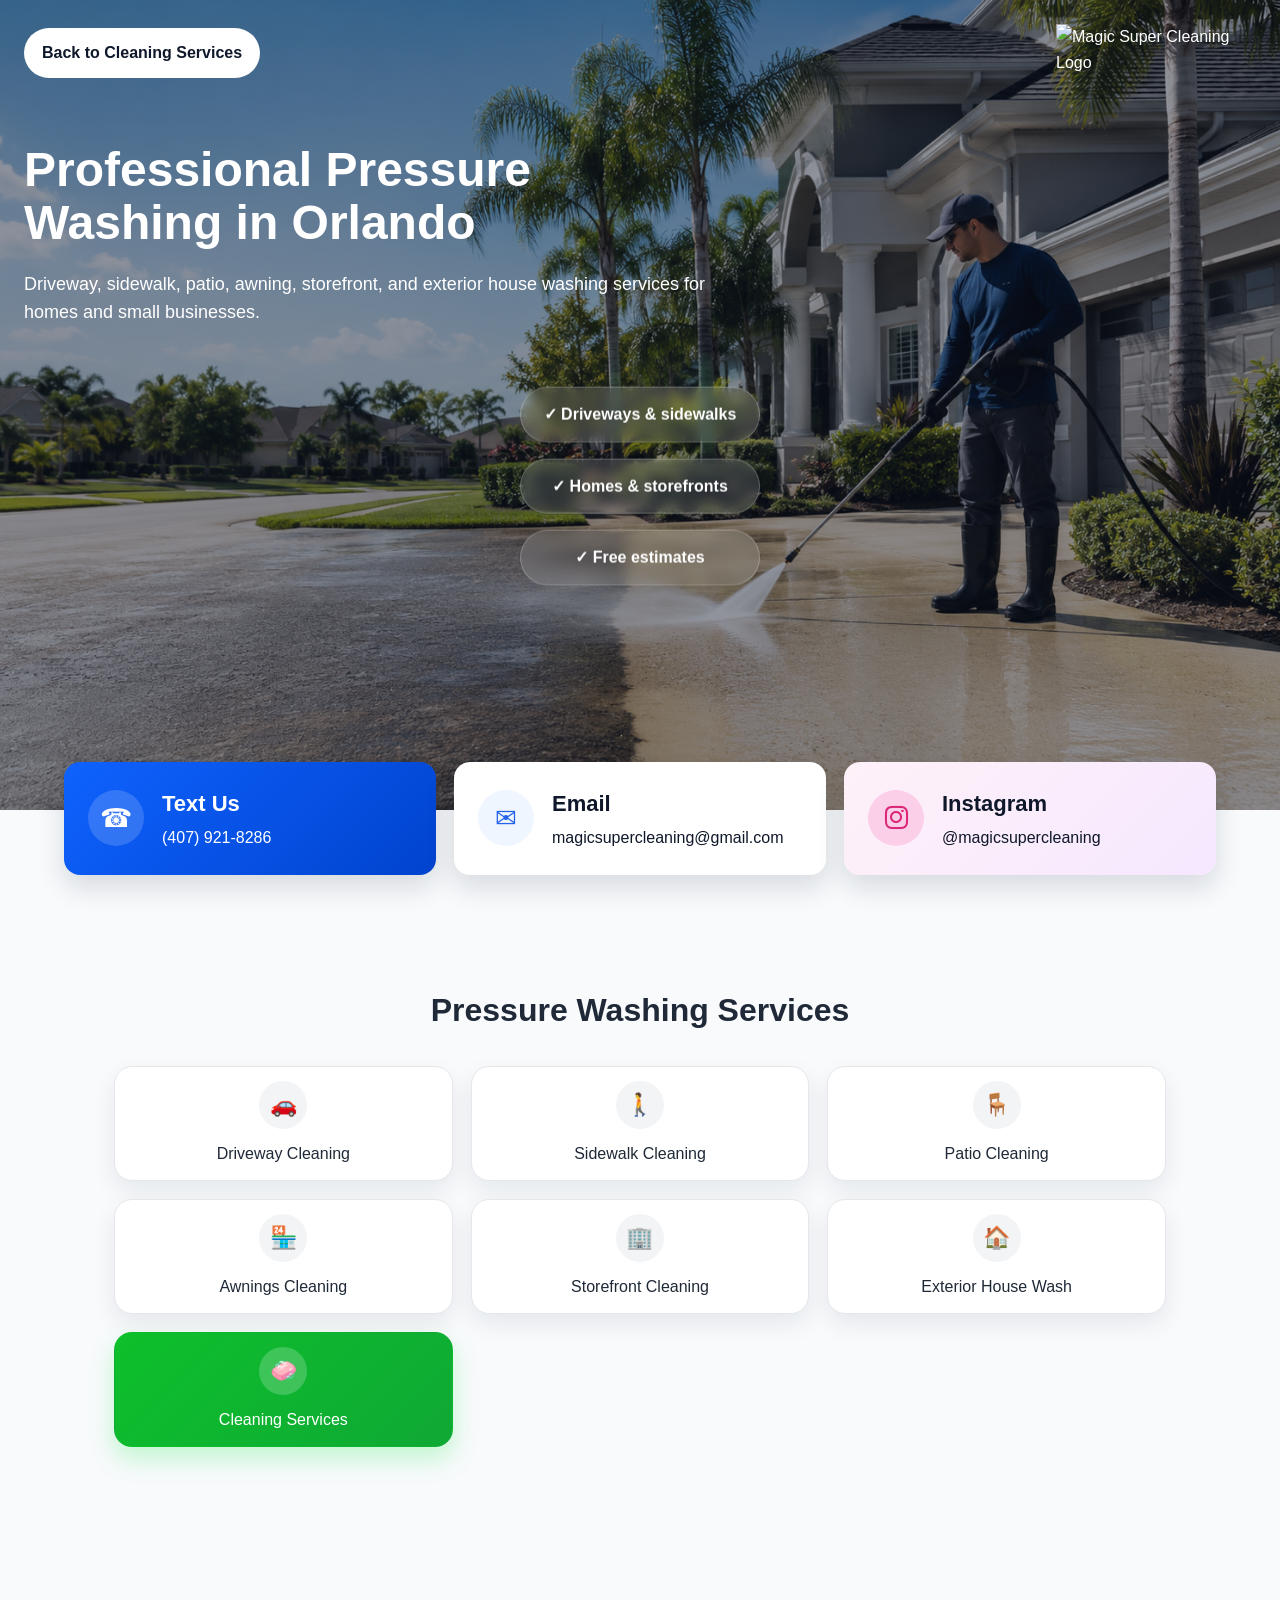
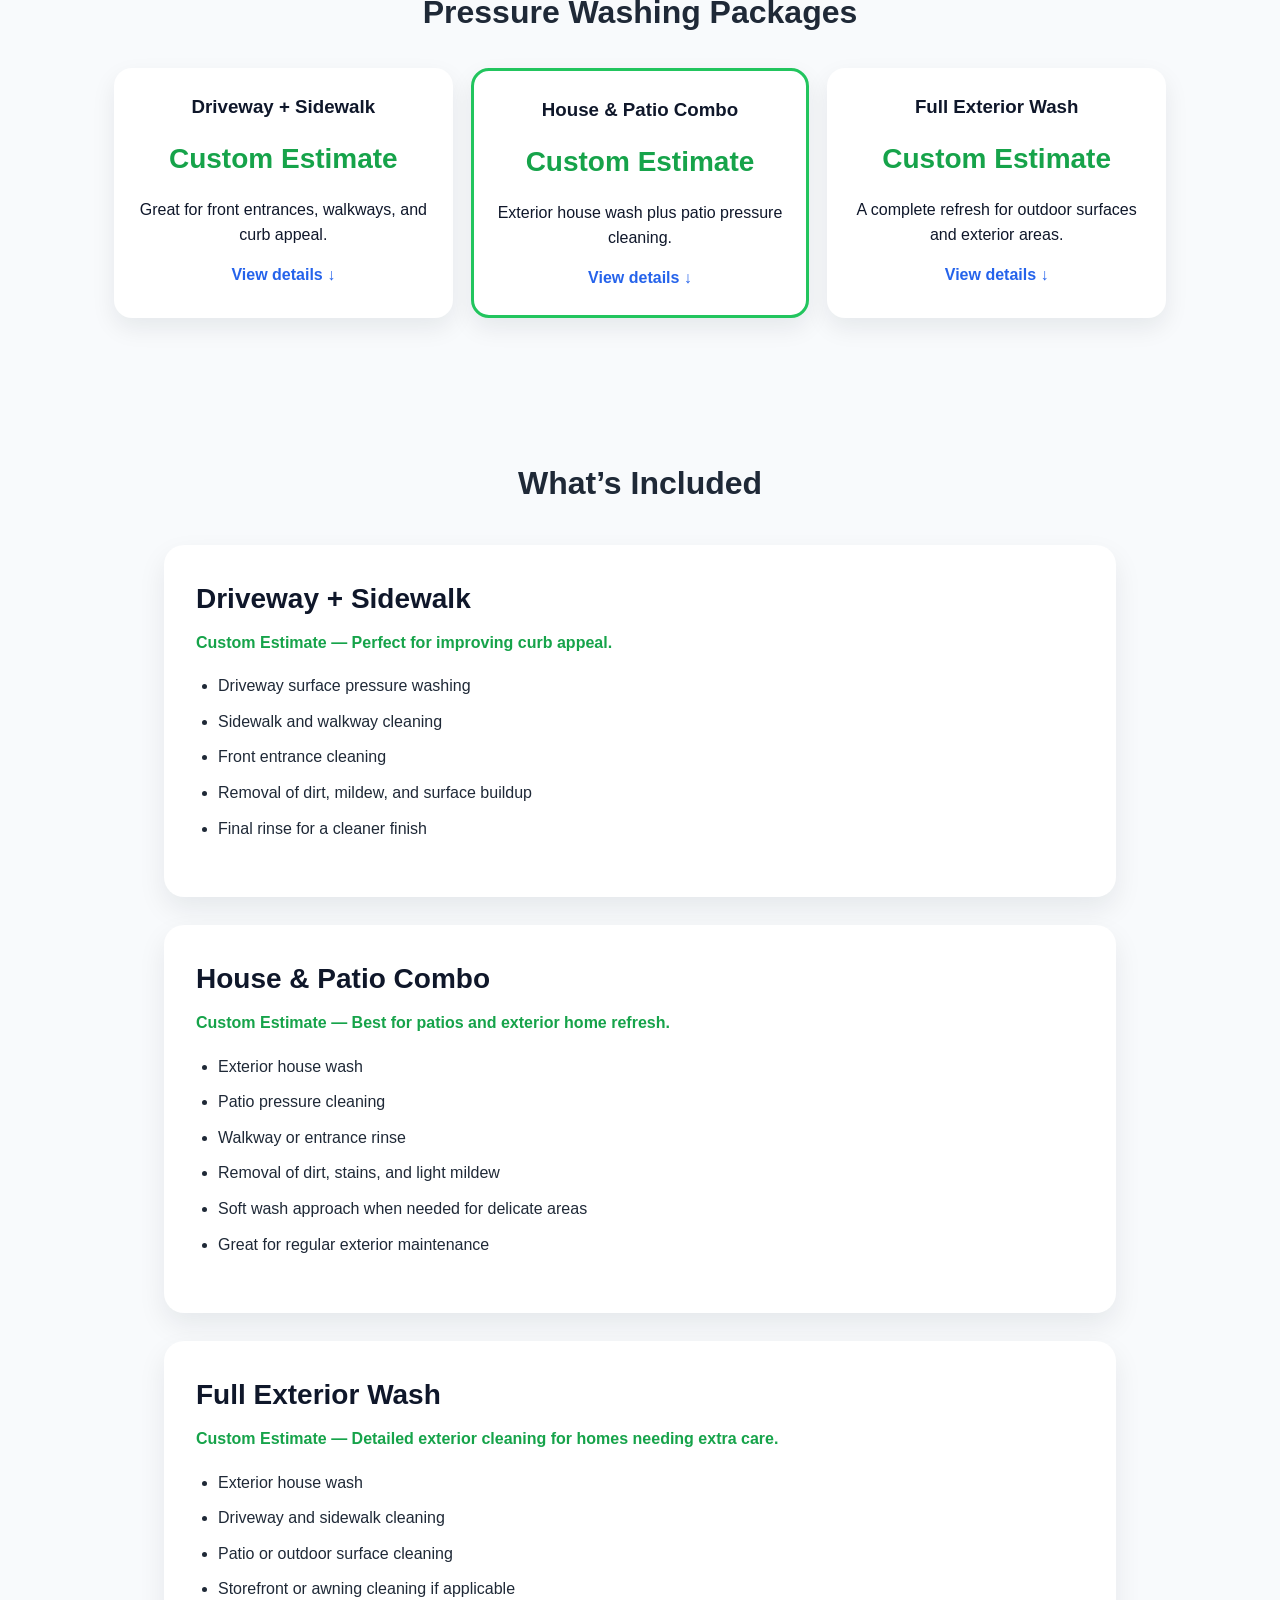
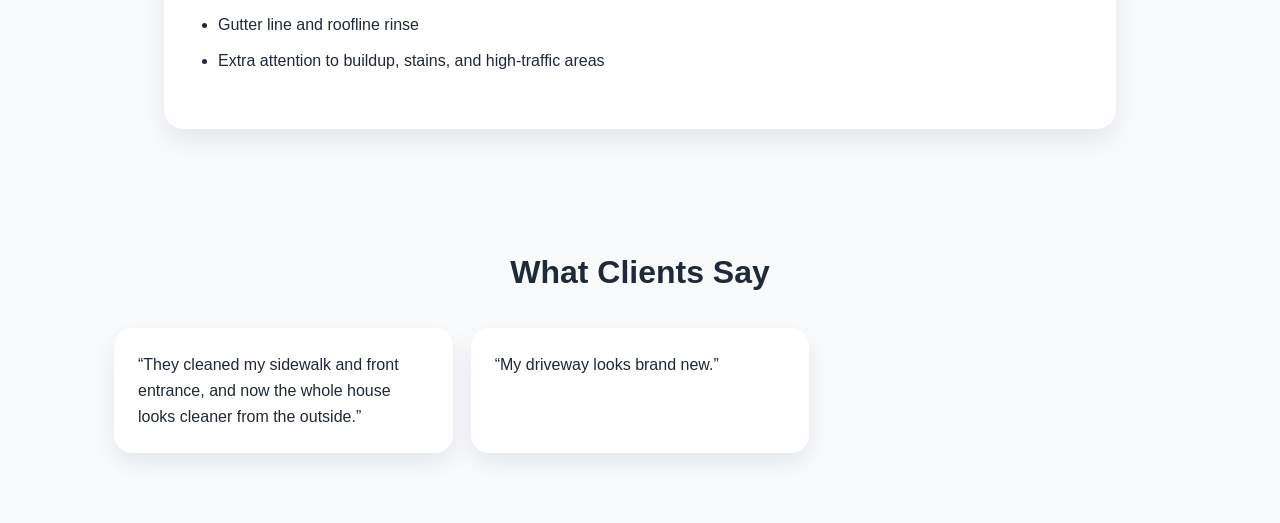
==== pressure-washing-page/index.html @ 4d43b36d "Initial portfolio demos website" ====
<!doctype html>
<html lang="en">
  <head>
    <meta charset="UTF-8" />
    <meta name="viewport" content="width=device-width, initial-scale=1.0" />

    <title>Magic Super Cleaning | Pressure Washing Orlando</title>

    <link rel="stylesheet" href="style.css" />

    <link
      rel="stylesheet"
      href="https://cdnjs.cloudflare.com/ajax/libs/font-awesome/6.5.2/css/all.min.css"
    />
  </head>

  <body>
    <header class="hero">
      <img
        src="../cleaning-landing-page/images/logo.png"
        alt="Magic Super Cleaning Logo"
        class="hero-logo"
      />

      <a href="../cleaning-landing-page/index.html" class="back-link">
        Back to Cleaning Services
      </a>

      <div class="hero-content">
        <h1>Professional Pressure Washing in Orlando</h1>

        <p>
          Driveway, sidewalk, patio, awning, storefront, and exterior house
          washing services for homes and small businesses.
        </p>
      </div>

      <div class="hero-highlights">
        <span>✓ Driveways & sidewalks</span>
        <span>✓ Homes & storefronts</span>
        <span>✓ Free estimates</span>
      </div>
    </header>

    <section class="contact-strip">
      <a href="sms:+14079218286" class="contact-card phone-card">
        <span class="contact-icon">☎</span>
        <div>
          <h3>Text Us</h3>
          <p>(407) 921-8286</p>
        </div>
      </a>

      <a
        href="mailto:magicsupercleaning@gmail.com"
        class="contact-card email-card"
      >
        <span class="contact-icon">✉</span>
        <div>
          <h3>Email</h3>
          <p>magicsupercleaning@gmail.com</p>
        </div>
      </a>

      <a
        href="https://www.instagram.com/magicsupercleaning"
        target="_blank"
        class="contact-card instagram-card"
      >
        <span class="contact-icon">
          <i class="fa-brands fa-instagram"></i>
        </span>
        <div>
          <h3>Instagram</h3>
          <p>@magicsupercleaning</p>
        </div>
      </a>
    </section>

    <section class="services">
      <h2>Pressure Washing Services</h2>

      <div class="cards services-grid">
        <div class="card service-card">
          <span class="service-icon">🚗</span>
          <span>Driveway Cleaning</span>
        </div>

        <div class="card service-card">
          <span class="service-icon">🚶</span>
          <span>Sidewalk Cleaning</span>
        </div>

        <div class="card service-card">
          <span class="service-icon">🪑</span>
          <span>Patio Cleaning</span>
        </div>

        <div class="card service-card">
          <span class="service-icon">🏪</span>
          <span>Awnings Cleaning</span>
        </div>

        <div class="card service-card">
          <span class="service-icon">🏢</span>
          <span>Storefront Cleaning</span>
        </div>

        <div class="card service-card">
          <span class="service-icon">🏠</span>
          <span>Exterior House Wash</span>
        </div>

        <a href="../index.html" class="card service-card pressure-card">
          <span class="service-icon">🧼</span>
          <span>Cleaning Services</span>
        </a>
      </div>
    </section>

    <section class="packages" id="packages">
      <h2>Pressure Washing Packages</h2>

      <div class="cards">
        <a href="#driveway-sidewalk" class="price-card package-link">
          <h3>Driveway + Sidewalk</h3>
          <p class="price">Custom Estimate</p>
          <p>Great for front entrances, walkways, and curb appeal.</p>
          <p class="tap-text">View details ↓</p>
        </a>

        <a href="#house-patio" class="price-card package-link featured">
          <h3>House & Patio Combo</h3>
          <p class="price">Custom Estimate</p>
          <p>Exterior house wash plus patio pressure cleaning.</p>
          <p class="tap-text">View details ↓</p>
        </a>

        <a href="#full-exterior" class="price-card package-link">
          <h3>Full Exterior Wash</h3>
          <p class="price">Custom Estimate</p>
          <p>A complete refresh for outdoor surfaces and exterior areas.</p>
          <p class="tap-text">View details ↓</p>
        </a>
      </div>
    </section>

    <section class="package-details">
      <h2>What’s Included</h2>

      <div class="package-detail-card" id="driveway-sidewalk">
        <h3>Driveway + Sidewalk</h3>

        <p class="package-subtitle">
          Custom Estimate — Perfect for improving curb appeal.
        </p>

        <ul>
          <li>Driveway surface pressure washing</li>
          <li>Sidewalk and walkway cleaning</li>
          <li>Front entrance cleaning</li>
          <li>Removal of dirt, mildew, and surface buildup</li>
          <li>Final rinse for a cleaner finish</li>
        </ul>
      </div>

      <div class="package-detail-card" id="house-patio">
        <h3>House & Patio Combo</h3>

        <p class="package-subtitle">
          Custom Estimate — Best for patios and exterior home refresh.
        </p>

        <ul>
          <li>Exterior house wash</li>
          <li>Patio pressure cleaning</li>
          <li>Walkway or entrance rinse</li>
          <li>Removal of dirt, stains, and light mildew</li>
          <li>Soft wash approach when needed for delicate areas</li>
          <li>Great for regular exterior maintenance</li>
        </ul>
      </div>

      <div class="package-detail-card" id="full-exterior">
        <h3>Full Exterior Wash</h3>

        <p class="package-subtitle">
          Custom Estimate — Detailed exterior cleaning for homes needing extra
          care.
        </p>

        <ul>
          <li>Exterior house wash</li>
          <li>Driveway and sidewalk cleaning</li>
          <li>Patio or outdoor surface cleaning</li>
          <li>Storefront or awning cleaning if applicable</li>
          <li>Gutter line and roofline rinse</li>
          <li>Extra attention to buildup, stains, and high-traffic areas</li>
        </ul>
      </div>
    </section>

    <section class="testimonials">
      <h2>What Clients Say</h2>

      <div class="cards">
        <div class="card">
          “They cleaned my sidewalk and front entrance, and now the whole house
          looks cleaner from the outside.”
        </div>

        <div class="card">“My driveway looks brand new.”</div>
      </div>
    </section>

    <script src="script.js"></script>
  </body>
</html>
---- pressure-washing-page/style.css ----
* {
  box-sizing: border-box;
  margin: 0;
  padding: 0;
}

html {
  scroll-behavior: smooth;
}

body {
  font-family: Arial, sans-serif;
  color: #1f2937;
  background: #f8fafc;
  line-height: 1.6;
}

.hero {
  position: relative;
  min-height: 90vh;
  background:
    linear-gradient(rgba(15, 23, 42, 0.45), rgba(15, 23, 42, 0.45)),
    url("images/pressure-washing-bg.png");
  background-size: cover;
  background-position: center;
  background-repeat: no-repeat;
  color: white;
  padding: 24px;
}

.hero-logo {
  position: absolute;
  top: 24px;
  right: 24px;
  width: 200px;
  height: auto;
  display: block;
  z-index: 10;
}

.back-link {
  position: absolute;
  top: 28px;
  left: 24px;
  background: white;
  color: #0f172a;
  padding: 12px 18px;
  border-radius: 999px;
  text-decoration: none;
  font-weight: 700;
  z-index: 10;
  transition:
    background 0.25s ease,
    color 0.25s ease;
}

.back-link:hover {
  background: #22c55e;
  color: white;
}

.hero-content {
  max-width: 700px;
  margin-top: 120px;
}

.hero h1 {
  font-size: 48px;
  line-height: 1.1;
  margin-bottom: 20px;
}

.hero p {
  font-size: 18px;
  margin-bottom: 30px;
}

.hero-highlights {
  position: absolute;
  top: 60%;
  left: 50%;
  transform: translate(-50%, -50%);
  display: flex;
  flex-direction: column;
  gap: 16px;
  z-index: 8;
}

.hero-highlights span {
  background: rgba(255, 255, 255, 0.14);
  border: 1px solid rgba(255, 255, 255, 0.22);
  color: white;
  padding: 14px 18px;
  border-radius: 999px;
  font-weight: 700;
  backdrop-filter: blur(6px);
  min-width: 240px;
  text-align: center;
}

.nav-btn,
.btn {
  text-decoration: none;
  padding: 12px 18px;
  border-radius: 999px;
  font-weight: bold;
  display: inline-block;
}

.primary {
  background: #22c55e;
  color: white;
}

.secondary {
  background: white;
  color: #0f172a;
}

section {
  padding: 70px 24px;
  max-width: 1100px;
  margin: auto;
}

section h2 {
  text-align: center;
  font-size: 32px;
  margin-bottom: 30px;
}

.cards {
  display: grid;
  grid-template-columns: repeat(3, 1fr);
  gap: 18px;
}

.services-grid {
  grid-template-columns: repeat(3, minmax(0, 1fr));
}

.card,
.price-card {
  background: white;
  padding: 24px;
  border-radius: 18px;
  box-shadow: 0 10px 25px rgba(15, 23, 42, 0.08);
}

.service-card {
  display: flex;
  flex-direction: column;
  text-align: center;
  justify-content: center;
  align-items: center;
  min-height: 115px;
  gap: 12px;
  border: 1px solid #e5e7eb;
  color: #1f2937;
  text-decoration: none;
  transition:
    transform 0.2s ease,
    box-shadow 0.2s ease,
    border-color 0.2s ease;
  padding: 5px;
}

.service-icon {
  display: inline-flex;
  align-items: center;
  justify-content: center;
  width: 48px;
  height: 48px;
  border-radius: 50%;
  background: #f3f4f6;
  font-size: 22px;
}

.service-card:hover {
  transform: none;
  box-shadow: 0 12px 24px rgba(15, 23, 42, 0.08);
  border-color: #d1d5db;
}

.pressure-card {
  background: linear-gradient(135deg, #0dc02b 0%, #0fa835 100%);
  color: white;
  border-color: transparent;
  box-shadow: 0 12px 24px rgba(37, 235, 80, 0.25);
}

.pressure-card .service-icon {
  background: rgba(255, 255, 255, 0.2);
  color: white;
}

.pressure-card:hover {
  transform: translateY(-6px);
  box-shadow: 0 16px 30px rgba(37, 235, 80, 0.35);
}

.price-card {
  text-align: center;
}

.package-link {
  color: #0f172a;
  text-decoration: none;
  cursor: pointer;
  transition:
    transform 0.2s ease,
    box-shadow 0.2s ease;
}

.package-link:hover {
  transform: translateY(-6px);
  box-shadow: 0 16px 32px rgba(15, 23, 42, 0.14);
}

.featured {
  border: 3px solid #22c55e;
}

.price {
  font-size: 28px;
  color: #16a34a;
  font-weight: bold;
  margin: 15px 0;
}

.tap-text {
  margin-top: 14px;
  color: #2563eb;
  font-weight: 700;
}

.package-details {
  max-width: 1000px;
}

.package-details h2 {
  margin-bottom: 36px;
}

.package-detail-card {
  background: white;
  padding: 32px;
  border-radius: 20px;
  box-shadow: 0 12px 28px rgba(15, 23, 42, 0.08);
  margin-bottom: 28px;
  scroll-margin-top: 40px;
}

.package-detail-card h3 {
  font-size: 28px;
  color: #0f172a;
  margin-bottom: 8px;
}

.package-subtitle {
  color: #16a34a;
  font-weight: 700;
  margin-bottom: 18px;
}

.package-detail-card ul {
  margin-bottom: 24px;
  padding-left: 22px;
}

.package-detail-card li {
  margin-bottom: 10px;
}

.gallery-grid {
  display: grid;
  grid-template-columns: repeat(3, 1fr);
  gap: 18px;
}

.gallery-grid img {
  width: 100%;
  height: 230px;
  object-fit: cover;
  border-radius: 18px;
}

.testimonials {
  padding-top: 20px;
}

.contact-strip {
  max-width: 1200px;
  margin: -48px auto 40px;
  padding: 0 24px;
  display: grid;
  grid-template-columns: repeat(3, 1fr);
  gap: 18px;
  position: relative;
  z-index: 5;
}

.contact-card {
  min-height: 110px;
  padding: 24px;
  border-radius: 16px;
  text-decoration: none;
  display: flex;
  align-items: center;
  gap: 18px;
  box-shadow: 0 12px 28px rgba(15, 23, 42, 0.14);
  transition:
    transform 0.2s ease,
    box-shadow 0.2s ease;
}

.contact-card:hover {
  transform: translateY(-4px);
  box-shadow: 0 18px 36px rgba(15, 23, 42, 0.18);
}

.contact-icon {
  width: 56px;
  height: 56px;
  min-width: 56px;
  border-radius: 50%;
  display: inline-flex;
  align-items: center;
  justify-content: center;
  font-size: 26px;
}

.contact-card h3 {
  font-size: 22px;
  margin-bottom: 4px;
}

.contact-card p {
  font-size: 16px;
  margin: 0;
}

.phone-card {
  background: linear-gradient(135deg, #0f62fe, #0043ce);
  color: white;
}

.phone-card .contact-icon {
  background: rgba(255, 255, 255, 0.16);
}

.email-card {
  background: white;
  color: #0f172a;
}

.email-card .contact-icon {
  background: #eff6ff;
  color: #2563eb;
}

.instagram-card {
  background: linear-gradient(135deg, #fff1f8, #f5e8ff);
  color: #0f172a;
}

.instagram-card .contact-icon {
  background: #fbcfe8;
  color: #db2777;
}

@media (max-width: 768px) {
  .hero-logo {
    width: 120px;
    top: 18px;
    right: 18px;
  }

  .back-link {
    top: 18px;
    left: 18px;
    padding: 10px 14px;
    font-size: 14px;
  }

  .hero-content {
    margin-top: 120px;
  }

  .hero h1 {
    font-size: 34px;
  }

  .hero-highlights {
    position: static;
    transform: none;
    margin-top: 28px;
    align-items: flex-start;
  }

  .hero-highlights span {
    min-width: auto;
    width: fit-content;
    text-align: left;
  }

  .contact-strip {
    margin: -32px auto 30px;
    grid-template-columns: 1fr;
  }

  .contact-card {
    min-height: 95px;
    padding: 20px;
  }

  .cards,
  .gallery-grid,
  .services-grid {
    grid-template-columns: 1fr;
  }
}
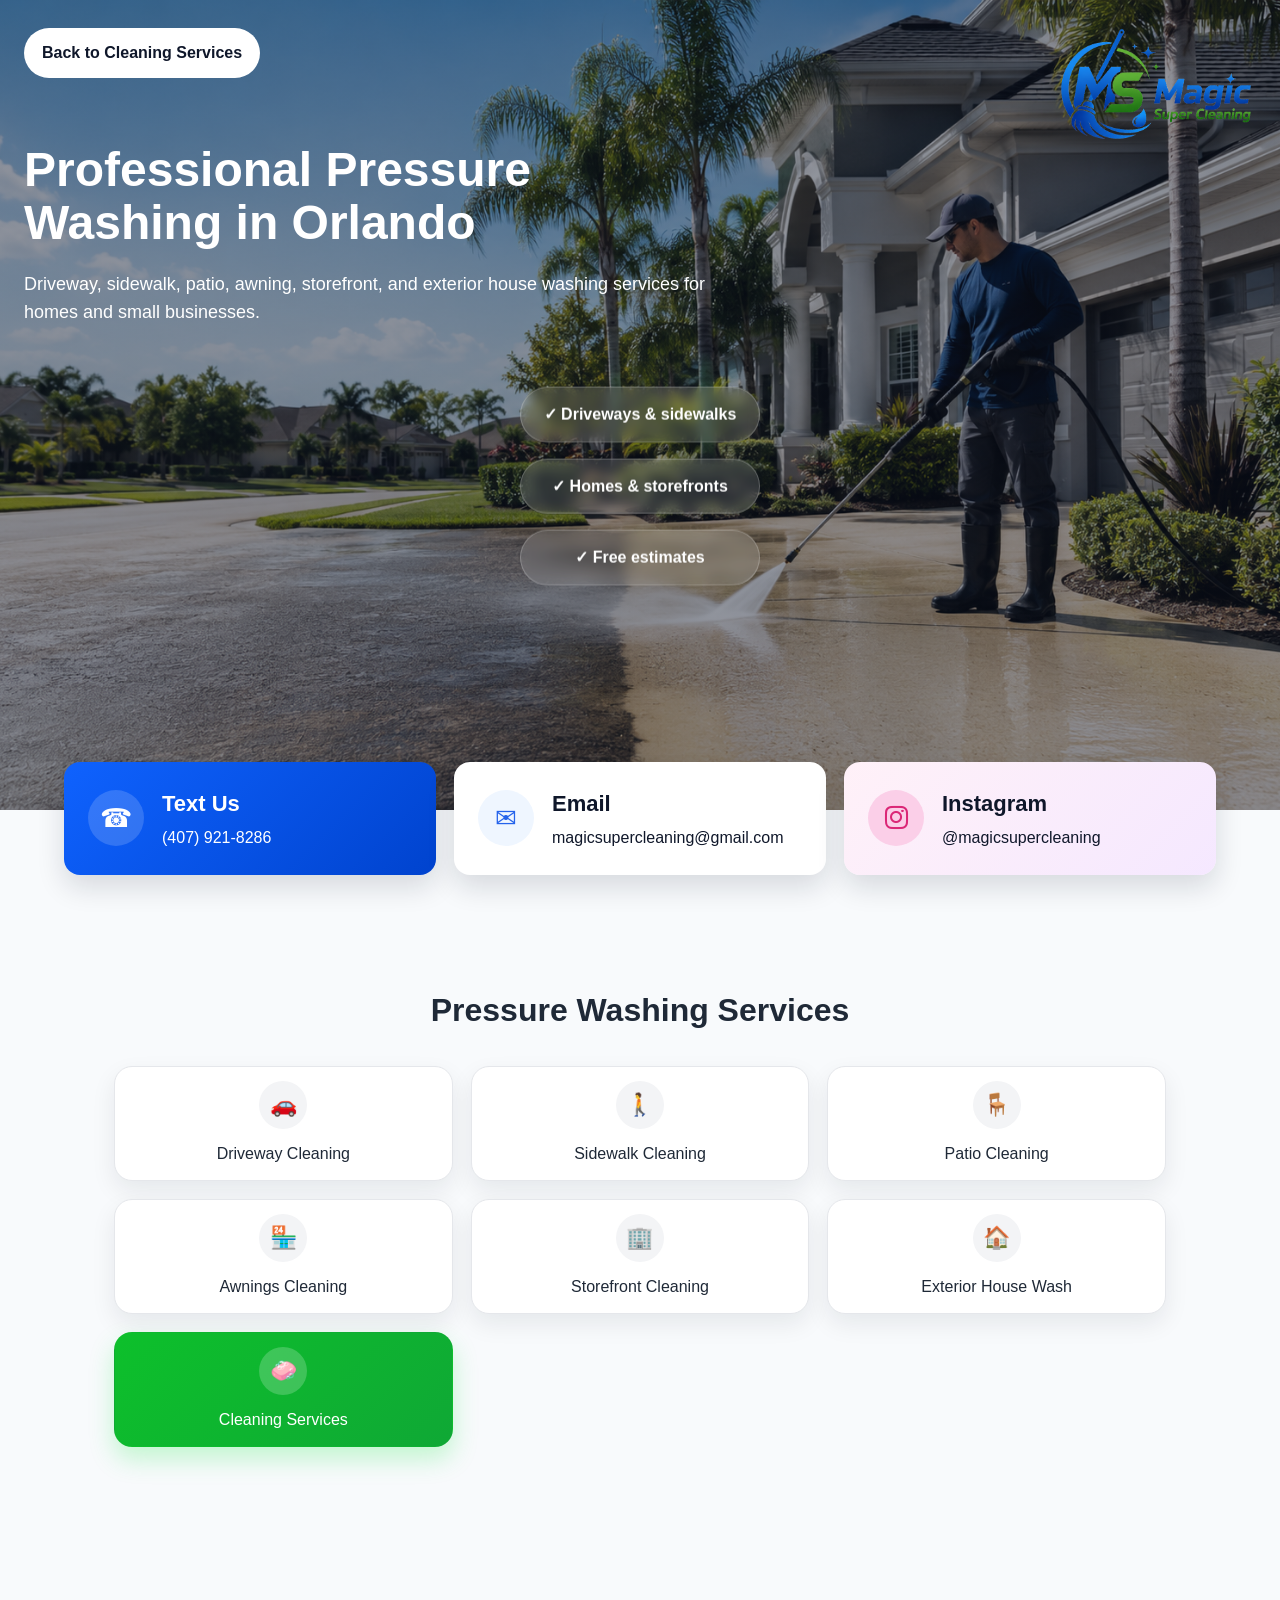
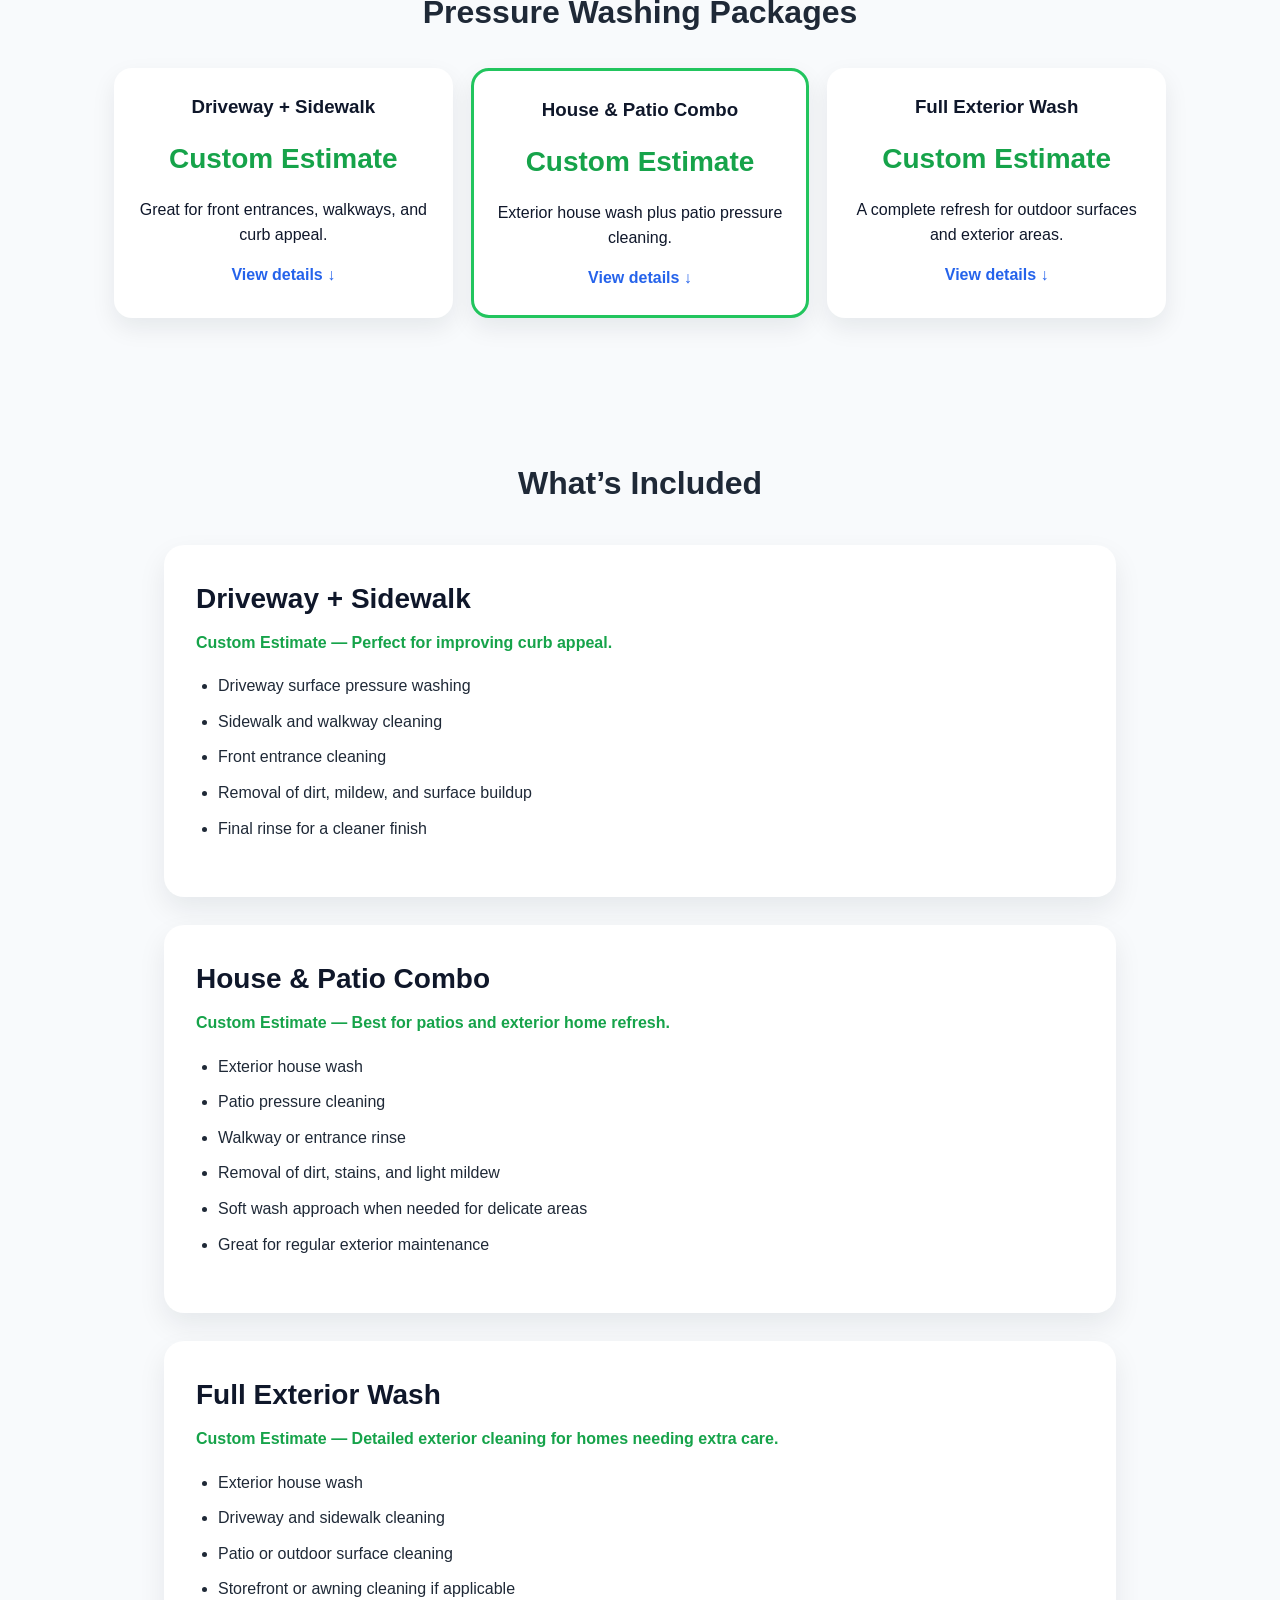
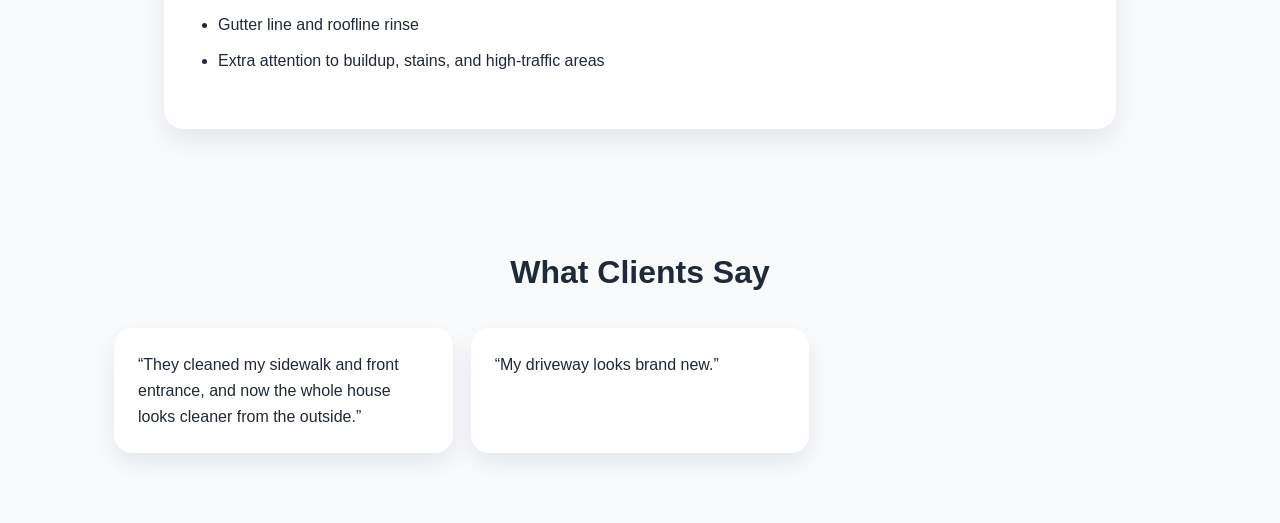
==== commit a75df6ad: "Update cleaning and pressure washing pages" ====
--- a/pressure-washing-page/index.html
+++ b/pressure-washing-page/index.html
@@ -17,14 +17,12 @@
   <body>
     <header class="hero">
       <img
-        src="../cleaning-landing-page/images/logo.png"
+        src="../images/logo.png"
         alt="Magic Super Cleaning Logo"
         class="hero-logo"
       />
 
-      <a href="../cleaning-landing-page/index.html" class="back-link">
-        Back to Cleaning Services
-      </a>
+      <a href="../index.html" class="back-link"> Back to Cleaning Services </a>
 
       <div class="hero-content">
         <h1>Professional Pressure Washing in Orlando</h1>
--- a/pressure-washing-page/style.css
+++ b/pressure-washing-page/style.css
@@ -384,7 +384,7 @@
   }
 
   .hero-content {
-    margin-top: 120px;
+    margin-top: 100px;
   }
 
   .hero h1 {
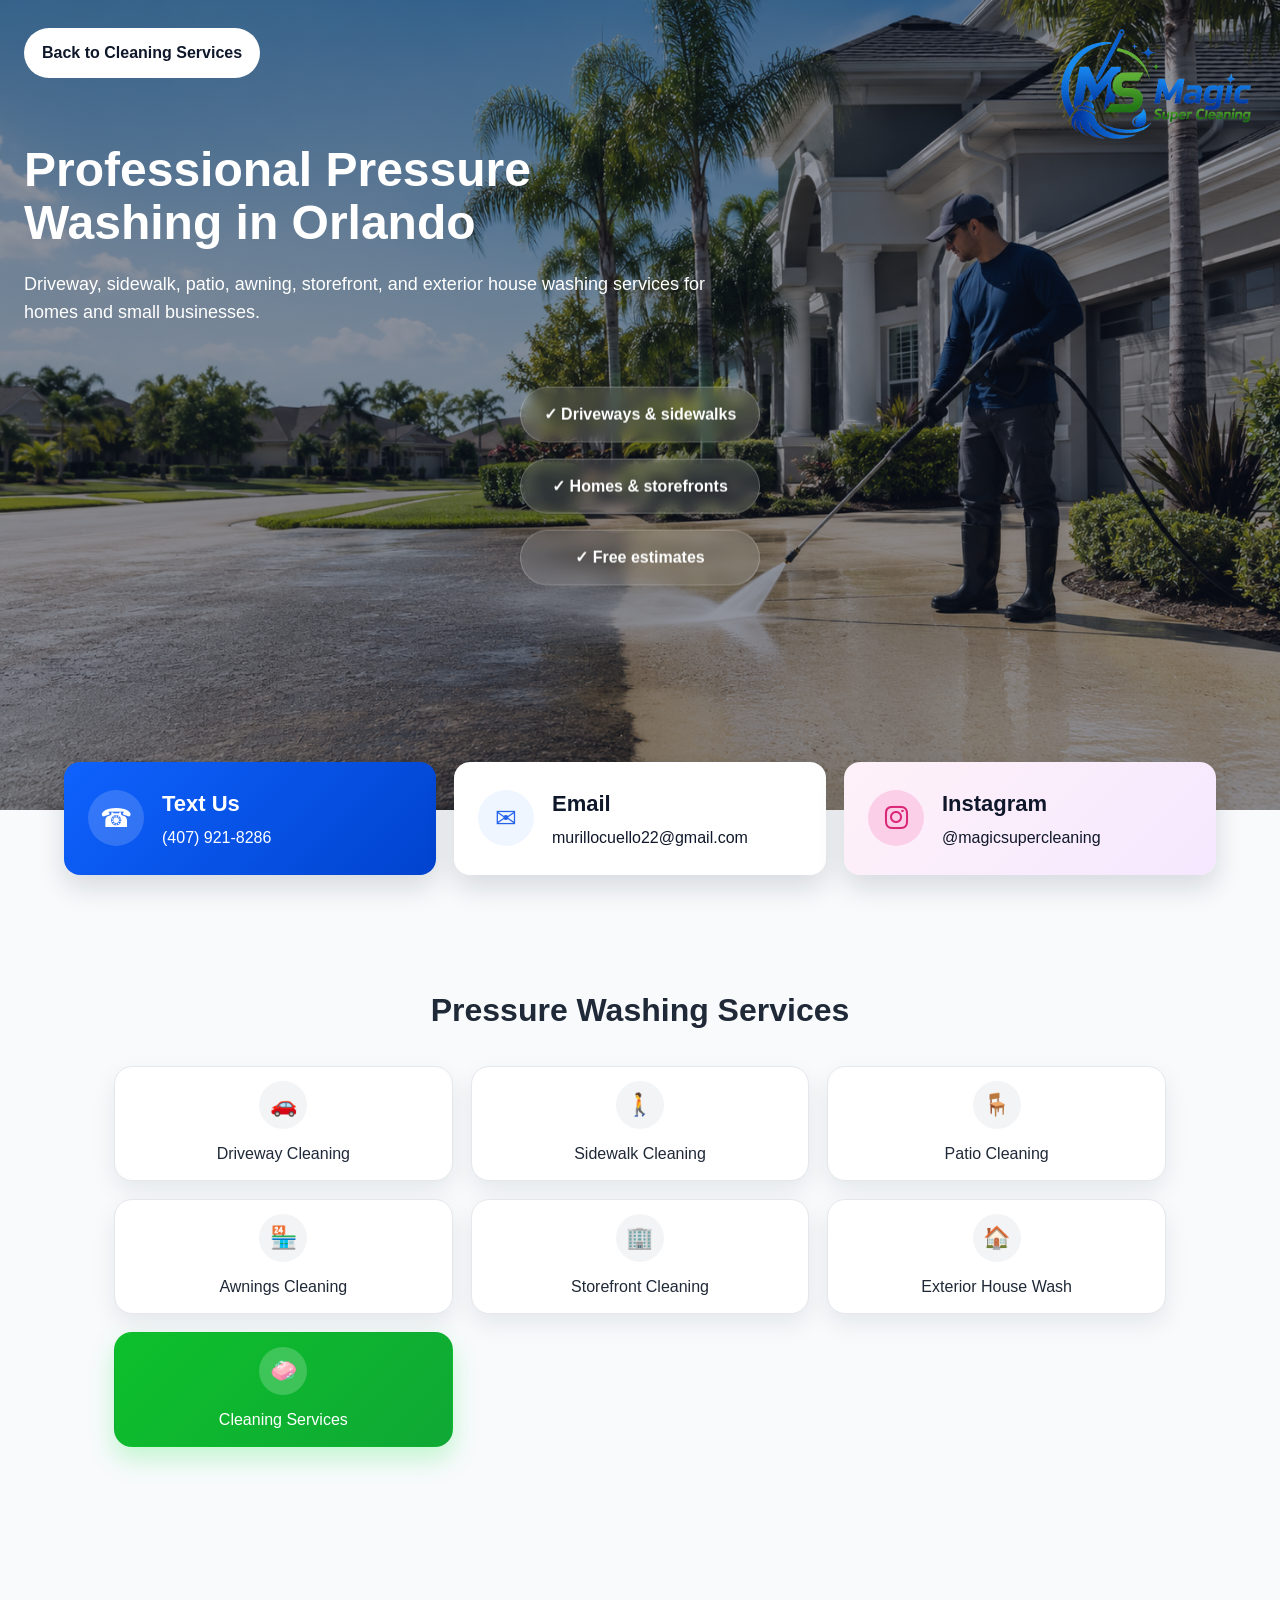
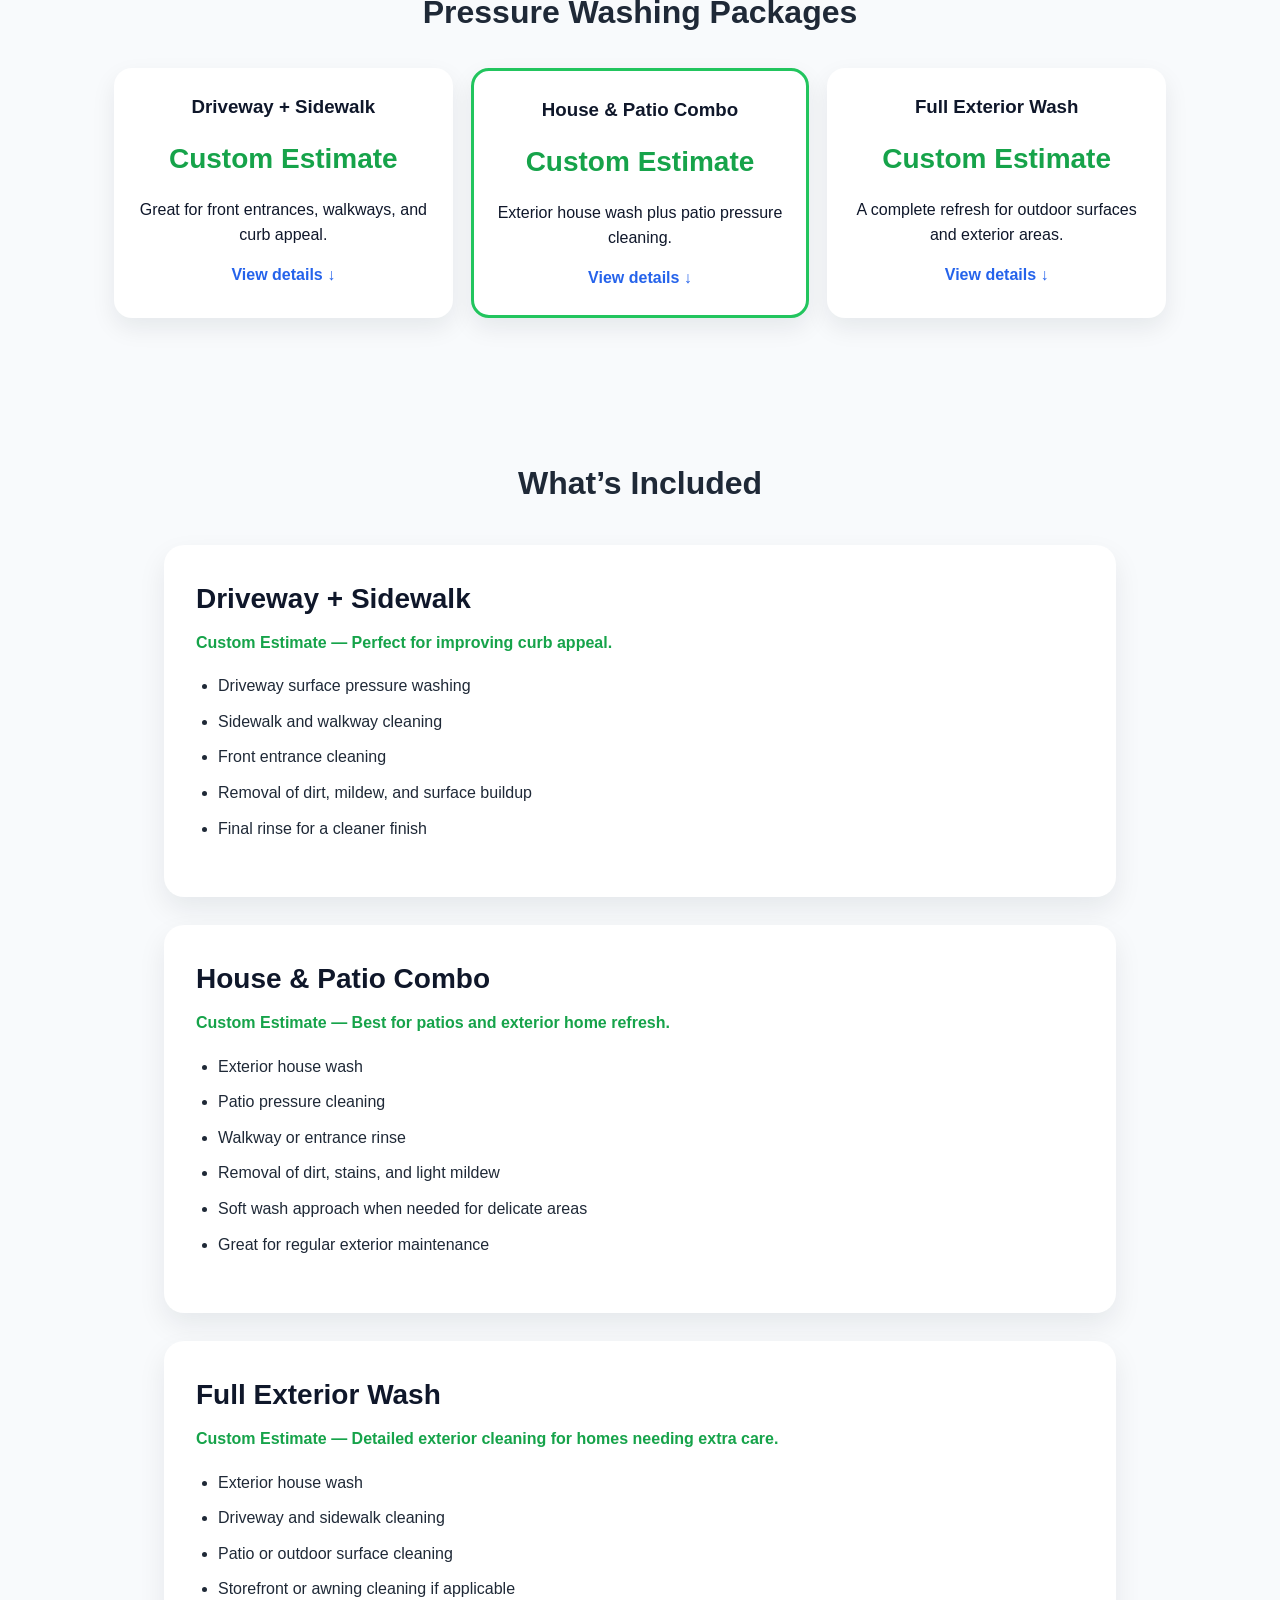
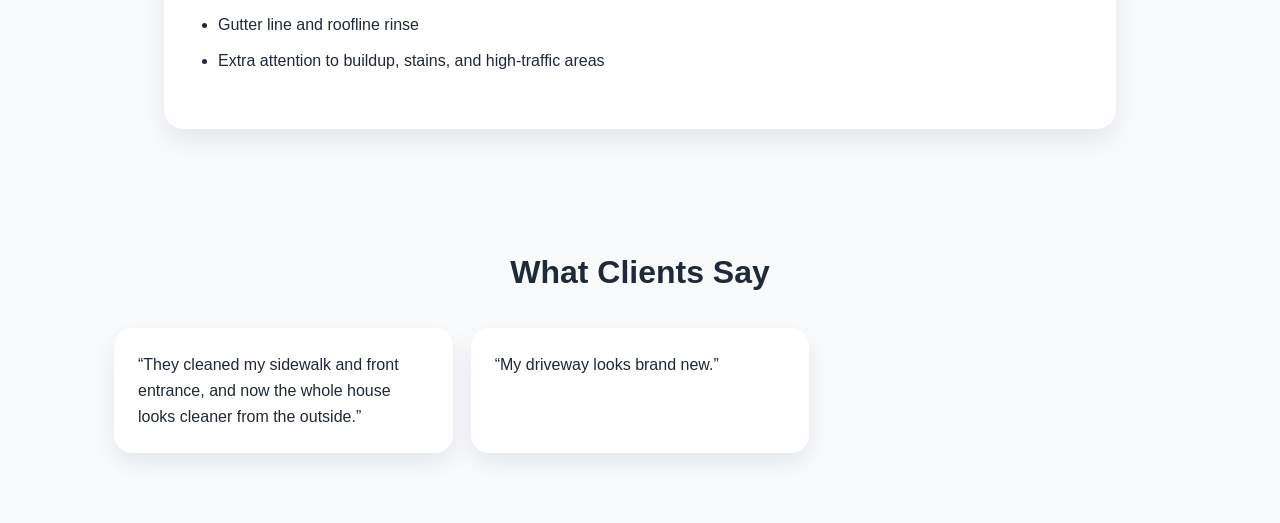
==== commit b31df88c: "Update email and deleted carpet" ====
--- a/pressure-washing-page/index.html
+++ b/pressure-washing-page/index.html
@@ -56,7 +56,7 @@
         <span class="contact-icon">✉</span>
         <div>
           <h3>Email</h3>
-          <p>magicsupercleaning@gmail.com</p>
+          <p>murillocuello22@gmail.com</p>
         </div>
       </a>
 
